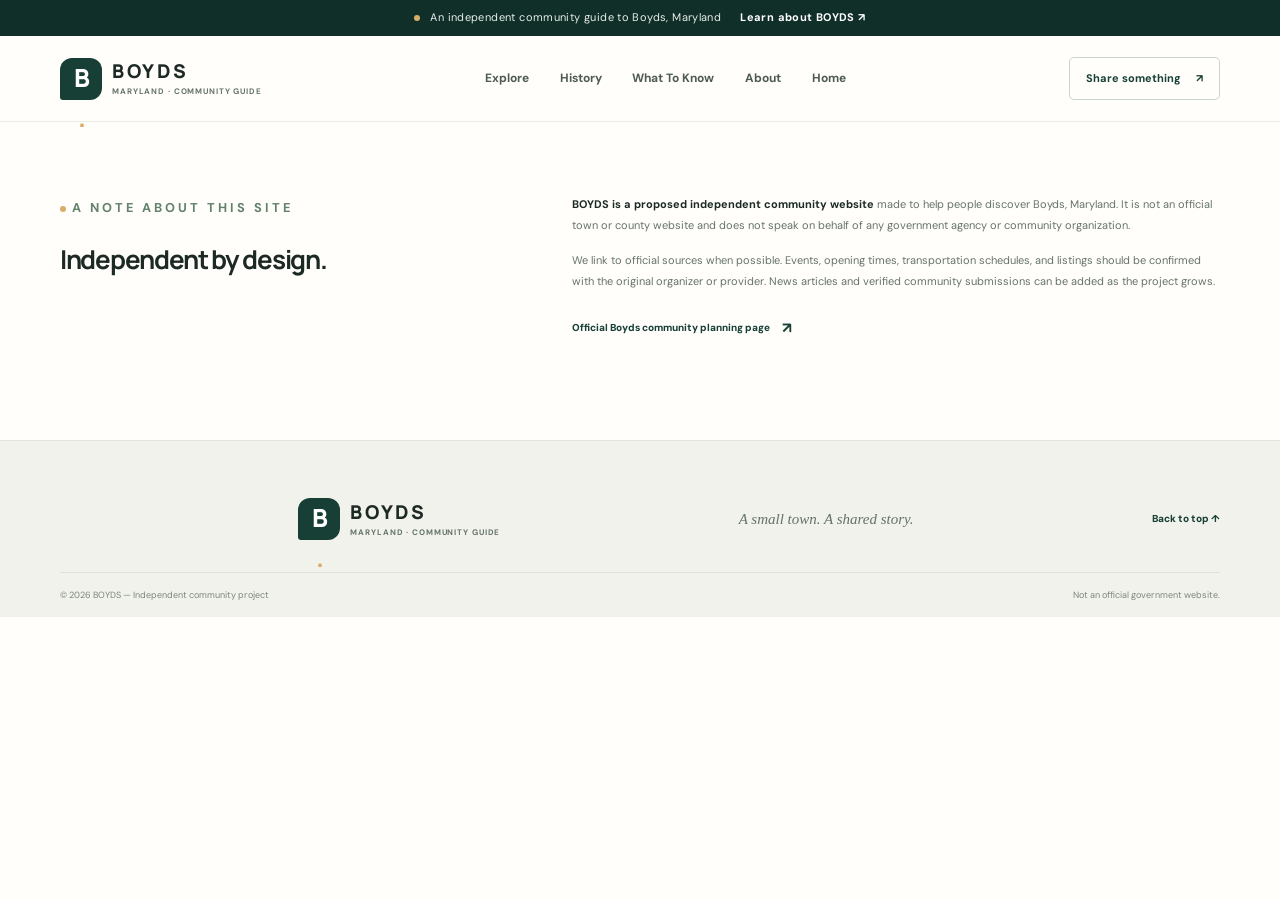
==== about.html.html @ 3d2ef7af "Add files via upload City Pages 1.0 — Initial Website" ====
<!DOCTYPE html>
<html lang="en">
<head>
  <meta charset="UTF-8">
  <meta name="viewport" content="width=device-width, initial-scale=1">
  <meta name="description" content="BOYDS is an independent community guide to Boyds, Maryland: local places, history, community resources, events, and news.">
  <title>About Boyds | Boyds, Maryland</title>
  <link rel="preconnect" href="https://fonts.googleapis.com">
  <link rel="preconnect" href="https://fonts.gstatic.com" crossorigin>
  <link href="https://fonts.googleapis.com/css2?family=DM+Sans:wght@400;500;600;700&family=Manrope:wght@400;500;600;700;800&display=swap" rel="stylesheet">
  <link rel="stylesheet" href="styles.css">
</head>
<body>
  <div class="announcement">
    <span class="announcement-dot"></span>
    An independent community guide to Boyds, Maryland
    <a href="about.html.html">Learn about BOYDS <span aria-hidden="true">↗</span></a>
  </div>

  <header class="site-header">
    <a class="brand" href="#home" aria-label="BOYDS home">
      <span class="brand-mark">B<span>.</span></span>
      <span class="brand-word">BOYDS<small>MARYLAND · COMMUNITY GUIDE</small></span>
    </a>
    <button class="menu-toggle" id="menuToggle" aria-expanded="false" aria-controls="primaryNav" aria-label="Open navigation">☰</button>
       <nav id="primaryNav" class="primary-nav" aria-label="Main navigation">
      <a href="explore.html.html">Explore</a>
      <a href="history.html.html">History</a>
      <a href="what-to-know.html.html">What To Know</a>
      <a href="about.html.html">About</a>
      <a href="home.html.html">Home</a>
 </nav>
    <a class="header-cta" href="suggest.html.html">Share something <span aria-hidden="true">↗</span></a>
  </header>


  <main>
   
<section class="about-section wrap" id="about">
      <div class="about-label"><div class="eyebrow"><span></span> A NOTE ABOUT THIS SITE</div><h2>Independent by design.</h2></div>
      <div class="about-copy"><p><strong>BOYDS is a proposed independent community website</strong> made to help people discover Boyds, Maryland. It is not an official town or county website and does not speak on behalf of any government agency or community organization.</p><p>We link to official sources when possible. Events, opening times, transportation schedules, and listings should be confirmed with the original organizer or provider. News articles and verified community submissions can be added as the project grows.</p><a class="arrow-link" href="https://montgomeryplanning.org/planning/communities/upcounty/boyds/" target="_blank" rel="noopener">Official Boyds community planning page <span>↗
 </main>

  <footer class="site-footer">
    <div class="wrap footer-main"><a class="brand footer-brand" href="#home"><span class="brand-mark">B<span>.</span></span><span class="brand-word">BOYDS<small>MARYLAND · COMMUNITY GUIDE</small></span></a><p>A small town. A shared story.</p><a href="#home" class="back-top">Back to top ↑</a></div>
    <div class="wrap footer-bottom"><span>© <span id="year"></span> BOYDS — Independent community project</span><span>Not an official government website.</span></div>
  </footer>
  <script src="script.js"></script>
</body>
</html>
---- styles.css ----
:root {
  --forest: #173f35; --forest-deep: #102f29; --sage: #dce7db; --cream: #f7f6f0;
  --paper: #fffefa; --ink: #1d2925; --muted: #66736c; --line: #e0e5dd; --gold: #d7ad69;
  --serif: Georgia, "Times New Roman", serif; --sans: "DM Sans", Arial, sans-serif; --display: "Manrope", "DM Sans", sans-serif;
}
* { box-sizing: border-box; }
html { scroll-behavior: smooth; scroll-padding-top: 90px; }
body { margin: 0; background: var(--paper); color: var(--ink); font-family: var(--sans); line-height: 1.6; }
a { color: inherit; text-decoration: none; }
button, input, select, textarea { font: inherit; }
button, a, input, select, textarea { -webkit-tap-highlight-color: transparent; }
.wrap { width: min(1160px, calc(100% - 48px)); margin: 0 auto; }
.announcement { min-height: 36px; padding: 7px 24px; background: var(--forest-deep); color: #e7eee8; display: flex; align-items: center; justify-content: center; gap: 10px; font-size: 11px; letter-spacing: .035em; }
.announcement-dot, .eyebrow span { display: inline-block; width: 6px; height: 6px; border-radius: 50%; background: var(--gold); }
.announcement a { margin-left: 9px; font-weight: 700; color: #fff; }
.site-header { height: 86px; padding: 0 max(24px, calc((100vw - 1160px)/2)); display: flex; align-items: center; gap: 36px; background: var(--paper); border-bottom: 1px solid rgba(23,63,53,.09); position: sticky; top: 0; z-index: 10; }
.brand { display: flex; align-items: center; gap: 10px; flex-shrink: 0; }
.brand-mark { display: grid; place-items: center; width: 42px; height: 42px; border-radius: 12px 12px 12px 3px; background: var(--forest); color: #fff; font-family: var(--display); font-size: 25px; font-weight: 800; letter-spacing: -2px; }
.brand-mark span { color: var(--gold); }
.brand-word { font-family: var(--display); font-size: 19px; line-height: 1.1; font-weight: 800; letter-spacing: .14em; }
.brand-word small { display: block; margin-top: 5px; font-family: var(--sans); font-size: 8px; letter-spacing: .11em; color: var(--muted); font-weight: 700; }
.primary-nav { display: flex; align-items: center; justify-content: center; gap: clamp(16px, 2.4vw, 34px); flex: 1; }
.primary-nav a { color: #4e5b54; font-size: 12px; font-weight: 700; transition: color .2s; }
.primary-nav a:hover, .primary-nav a:focus-visible { color: #0c6c4f; }
.header-cta { padding: 12px 16px; border: 1px solid #cad5cb; border-radius: 5px; color: var(--forest); font-size: 11px; font-weight: 700; white-space: nowrap; }
.header-cta span { margin-left: 12px; }
.menu-toggle { display: none; border: 0; background: transparent; font-size: 25px; color: var(--forest); cursor: pointer; }
.hero { position: relative; min-height: 600px; display: flex; align-items: center; overflow: hidden; color: #fff; background: #24493c; }
.hero-image { position: absolute; inset: 0; background: url("Images/My Photo.png.png.png") center 52%/cover; transform: scale(1.02); }
.hero-shade { position: absolute; inset: 0; background: linear-gradient(90deg, rgba(12,39,31,.88) 0%, rgba(14,42,33,.68) 43%, rgba(15,39,32,.12) 100%), linear-gradient(0deg, rgba(11,34,27,.3), transparent 60%); }
.hero-content { position: relative; z-index: 1; padding-top: 42px; padding-bottom: 60px; }
.eyebrow { display: flex; align-items: center; gap: 9px; color: #5b6b60; font-size: 10px; font-weight: 800; letter-spacing: .16em; }
.eyebrow.light { color: #dce8df; }
.hero h1 { font-family: var(--display); font-size: clamp(48px, 6.6vw, 78px); line-height: 1.04; letter-spacing: -.065em; margin: 25px 0 20px; font-weight: 700; }
h1 em, h2 em { font-family: var(--serif); font-weight: 400; letter-spacing: -.055em; }
.hero-intro { max-width: 480px; font-size: 15px; color: #e0e8e1; line-height: 1.8; }
.hero-actions { display: flex; align-items: center; gap: 26px; margin-top: 28px; }
.button { min-height: 48px; padding: 13px 18px; display: inline-flex; justify-content: center; align-items: center; gap: 20px; border: 1px solid transparent; border-radius: 4px; font-size: 12px; font-weight: 800; cursor: pointer; transition: transform .2s, background .2s; }
.button:hover { transform: translateY(-2px); }
.button-light { background: #fffefa; color: var(--forest); }
.button-light span { font-size: 17px; }
.text-link { font-size: 12px; font-weight: 700; }
.text-link span { padding-left: 8px; }
.light-link { color: #fff; }
.hero-note { display: flex; align-items: center; gap: 12px; margin-top: 55px; font-size: 10px; line-height: 1.6; color: #dce5dc; }
.note-icon { display: grid; place-items: center; border: 1px solid rgba(255,255,255,.45); width: 32px; height: 32px; border-radius: 50%; color: var(--gold); font-size: 19px; }
.hero-note strong { color: #fff; }
.hero-stamp { position: absolute; right: max(32px, calc((100vw - 1160px)/2)); bottom: 42px; z-index: 1; width: 84px; height: 84px; border: 1px solid rgba(255,255,255,.7); outline: 1px solid rgba(255,255,255,.35); outline-offset: 5px; border-radius: 50%; display: flex; flex-direction: column; align-items: center; justify-content: center; line-height: 1.1; color: #fff; transform: rotate(10deg); }
.hero-stamp span { font-size: 8px; letter-spacing: .2em; }
.hero-stamp b { font-family: var(--serif); font-size: 26px; margin: 3px 0; }
.quick-strip { display: grid; grid-template-columns: repeat(3,1fr); padding: 0; position: relative; z-index: 2; margin-top: -1px; border: 1px solid var(--line); background: #fff; }
.quick-strip > a { display: flex; align-items: center; gap: 14px; min-height: 94px; padding: 20px 24px; border-right: 1px solid var(--line); }
.quick-strip > a:last-child { border: 0; }
.quick-icon { width: 38px; height: 38px; display: grid; place-items: center; background: var(--sage); color: var(--forest); border-radius: 50%; font-size: 21px; flex-shrink: 0; }
.quick-strip b, .quick-strip small { display: block; }
.quick-strip b { font-size: 12px; }
.quick-strip small { color: var(--muted); font-size: 10px; margin-top: 3px; }
.quick-strip .arrow { margin-left: auto; color: var(--forest); font-size: 18px; }
.section { padding-top: 100px; padding-bottom: 100px; }
.section-heading { display: flex; align-items: end; justify-content: space-between; gap: 40px; margin-bottom: 35px; }
.section-heading h2, .history-content h2, .contribute-inner h2 { font-family: var(--display); font-size: clamp(34px, 4vw, 49px); letter-spacing: -.06em; line-height: 1.12; margin: 13px 0 0; font-weight: 700; }
.section-heading h2 em { color: #5c7867; }
.section-heading > p { width: min(400px, 45%); margin: 0 0 3px; color: var(--muted); font-size: 12px; line-height: 1.9; }
.feature-grid { display: grid; grid-template-columns: 1.2fr 1fr; grid-template-rows: 245px 245px; gap: 16px; }
.place-card { position: relative; min-height: 240px; overflow: hidden; background: #3d5a49; color: white; border-radius: 5px; }
.place-large { grid-row: span 2; }
.place-card img { position: absolute; width: 100%; height: 100%; object-fit: cover; transition: transform .5s; }
.place-card:hover img { transform: scale(1.045); }
.card-overlay { position: absolute; inset: 0; background: linear-gradient(0deg, rgba(8,29,23,.88) 0%, rgba(8,29,23,.08) 72%); }
.place-tag { position: absolute; top: 18px; left: 18px; padding: 6px 9px; background: rgba(247,246,240,.94); color: var(--forest); border-radius: 2px; font-size: 8px; letter-spacing: .13em; font-weight: 800; }
.place-info { position: absolute; bottom: 0; left: 0; right: 0; padding: 24px; }
.place-info h3 { font-family: var(--display); font-size: 22px; margin: 0 0 6px; letter-spacing: -.04em; }
.place-info p { max-width: 420px; font-size: 11px; color: #e0e8e1; margin: 0 0 12px; line-height: 1.65; }
.place-info a { font-size: 10px; font-weight: 800; border-bottom: 1px solid rgba(255,255,255,.5); padding-bottom: 4px; }
.place-info a span { margin-left: 12px; }
.source-note { color: #7a857d; font-size: 10px; margin-top: 14px; }
.history-band { min-height: 480px; display: grid; grid-template-columns: 1fr 1fr; background: var(--forest); color: #fff; }
.history-photo { background: url("https://commons.wikimedia.org/wiki/Special:FilePath/Boyds%2C_MD_Underpass_%286799232276%29.jpg?width=1400") center/cover; min-height: 480px; }
.history-content { padding: 70px clamp(32px, 7vw, 105px) 42px clamp(35px, 6vw, 85px); }
.history-content h2 { font-size: clamp(37px, 4vw, 51px); margin: 18px 0; }
.history-content h2 em, .contribute-inner h2 em { color: #c4d4c5; }
.history-content > p { color: #d3dfd5; max-width: 490px; font-size: 12px; line-height: 1.9; margin-bottom: 24px; }
.button-outline-light { color: #fff; border-color: #819b8a; background: transparent; }
.history-facts { display: grid; grid-template-columns: repeat(3,1fr); gap: 16px; border-top: 1px solid rgba(255,255,255,.22); padding-top: 24px; margin-top: 42px; }
.history-facts b, .history-facts span { display: block; }
.history-facts b { font-family: var(--display); font-size: 18px; }
.history-facts span { margin-top: 4px; color: #c4d2c7; font-size: 9px; line-height: 1.5; }
.community-section { background: var(--cream); padding: 94px 0 100px; }
.community-grid { display: grid; grid-template-columns: repeat(3,1fr); gap: 16px; }
.community-card { background: #fff; padding: 26px; min-height: 260px; border: 1px solid #e9ebe4; border-radius: 5px; }
.community-symbol { width: 43px; height: 43px; display: grid; place-items: center; border-radius: 50%; font-size: 22px; margin-bottom: 25px; }
.community-symbol.green { background: #dfe9dc; color: var(--forest); }
.community-symbol.tan { background: #f0e5d1; color: #805b2f; }
.community-symbol.blue { background: #e0e9ed; color: #416477; }
.card-kicker, .directory-type { font-size: 8px; letter-spacing: .15em; font-weight: 800; color: #6c7c70; }
.community-card h3, .directory-card h3 { font-family: var(--display); font-size: 17px; line-height: 1.35; margin: 8px 0; letter-spacing: -.035em; }
.community-card p, .directory-card p { font-size: 11px; color: var(--muted); line-height: 1.8; min-height: 58px; }
.arrow-link { display: inline-flex; gap: 12px; align-items: center; margin-top: 10px; color: var(--forest); font-size: 10px; font-weight: 800; }
.arrow-link span { font-size: 15px; }
.events-section { padding: 94px 0 100px; }
.event-toolbar { display: flex; gap: 12px; margin-bottom: 12px; }
.search-box { display: flex; align-items: center; gap: 10px; min-height: 44px; padding: 0 14px; background: #fff; border: 1px solid var(--line); border-radius: 4px; color: #6e7b71; flex: 1; }
.search-box span { font-size: 22px; }
.search-box input { border: 0; outline: 0; width: 100%; background: transparent; color: var(--ink); font-size: 11px; }
.event-toolbar select, .suggestion-form select, .suggestion-form input, .suggestion-form textarea { border: 1px solid var(--line); border-radius: 4px; background: #fff; color: var(--ink); padding: 0 13px; font-size: 11px; outline-color: #678b77; }
.event-toolbar select { min-width: 165px; }
.event-list { border-top: 1px solid var(--line); }
.event-row { display: grid; grid-template-columns: 76px 1fr 42px; align-items: center; gap: 23px; padding: 23px 0; border-bottom: 1px solid var(--line); }
.event-date { width: 66px; height: 68px; display: flex; flex-direction: column; align-items: center; justify-content: center; background: var(--cream); color: var(--forest); border: 1px solid #e9e9df; border-radius: 4px; }
.event-date span { font-size: 8px; letter-spacing: .12em; font-weight: 800; }
.event-date b { font-family: var(--display); font-size: 15px; }
.event-main h3 { margin: 4px 0; font-family: var(--display); font-size: 16px; letter-spacing: -.03em; }
.event-main p { margin: 0; font-size: 11px; color: var(--muted); line-height: 1.7; }
.event-arrow { width: 38px; height: 38px; display: grid; place-items: center; border: 1px solid var(--line); border-radius: 50%; color: var(--forest); font-size: 17px; }
.events-footer { display: flex; justify-content: space-between; gap: 20px; margin-top: 18px; color: var(--muted); font-size: 10px; }
.events-footer a { color: var(--forest); font-weight: 800; }
.events-footer a span { margin-left: 7px; }
.empty-state { color: var(--muted); background: var(--cream); border-radius: 4px; padding: 18px; font-size: 12px; }
.directory-section { padding-top: 20px; }
.directory-controls { display: flex; align-items: center; gap: 20px; justify-content: space-between; margin-bottom: 24px; }
.directory-search { max-width: 365px; }
.filter-pills { display: flex; gap: 6px; flex-wrap: wrap; }
.filter-pill { border: 1px solid #dce2da; border-radius: 30px; background: transparent; color: #657269; padding: 9px 13px; font-size: 10px; cursor: pointer; }
.filter-pill:hover, .filter-pill.active { background: var(--forest); color: white; border-color: var(--forest); }
.directory-grid { display: grid; grid-template-columns: repeat(3,1fr); gap: 14px; }
.directory-card { padding: 23px; border: 1px solid var(--line); border-radius: 5px; min-height: 235px; background: #fff; }
.directory-icon { width: 39px; height: 39px; border-radius: 10px; display: grid; place-items: center; font-size: 20px; margin-bottom: 20px; }
.directory-icon.park { background: #e1eadf; color: #315c43; }
.directory-icon.community { background: #f0e6d5; color: #7e603a; }
.directory-icon.resource { background: #e0e9ed; color: #456a7c; }
.directory-card h3 { margin-top: 8px; font-size: 16px; }
.directory-card p { min-height: 60px; margin-bottom: 14px; }
.directory-card > a { font-size: 10px; color: var(--forest); font-weight: 800; }
.directory-disclaimer { padding: 14px 16px; margin-top: 18px; background: var(--cream); color: #6d786f; font-size: 10px; line-height: 1.7; border-radius: 4px; }
.contribute-section { background: var(--forest); color: #fff; padding: 85px 0; }
.contribute-inner { display: grid; grid-template-columns: 1fr 1fr; gap: clamp(35px, 8vw, 110px); align-items: start; }
.contribute-inner h2 { margin: 17px 0; font-size: clamp(39px, 4.5vw, 55px); }
.contribute-inner > div > p { max-width: 400px; color: #d2dfd4; font-size: 12px; line-height: 1.9; }
.suggestion-form { padding: 25px; background: #fffefa; color: var(--ink); border-radius: 5px; }
.suggestion-form label { display: block; margin: 0 0 7px; font-size: 10px; font-weight: 800; }
.suggestion-form select, .suggestion-form input, .suggestion-form textarea { width: 100%; margin-bottom: 16px; padding: 12px; }
.suggestion-form textarea { resize: vertical; }
.suggestion-form .full-button { width: 100%; border: 0; }
.form-note { color: #7c857d; font-size: 9px; line-height: 1.7; margin: 12px 0 0; }
.form-message { color: var(--forest); font-size: 11px; font-weight: 700; margin-top: 8px; }
.about-section { padding-top: 72px; padding-bottom: 75px; display: grid; grid-template-columns: .8fr 1.2fr; gap: 80px; }
.about-label h2 { font-family: var(--display); font-size: 26px; line-height: 1.2; letter-spacing: -.05em; margin: 16px 0; }
.about-copy p { margin: 0 0 14px; color: var(--muted); font-size: 11px; line-height: 1.9; }
.about-copy strong { color: var(--ink); }
.site-footer { background: #f1f2eb; border-top: 1px solid #e3e6dc; }
.footer-main { min-height: 105px; display: flex; align-items: center; justify-content: space-between; gap: 20px; }
.footer-main > p { color: #66736a; font-family: var(--serif); font-style: italic; font-size: 15px; }
.back-top { font-size: 10px; font-weight: 800; color: var(--forest); }
.footer-bottom { border-top: 1px solid #dce2d8; min-height: 45px; display: flex; justify-content: space-between; align-items: center; gap: 15px; color: #7b857c; font-size: 9px; }
:focus-visible { outline: 3px solid #d8ad66; outline-offset: 3px; }
@media (max-width: 900px) {
  .site-header { gap: 18px; }
  .primary-nav { gap: 14px; }
  .primary-nav a { font-size: 11px; }
  .header-cta { padding: 11px; }
  .history-content { padding: 50px 35px; }
  .directory-controls { align-items: stretch; flex-direction: column; }
  .directory-search { max-width: none; }
}
@media (max-width: 700px) {
  .wrap { width: min(100% - 34px, 560px); }
  .announcement { padding: 8px 12px; font-size: 9px; flex-wrap: wrap; gap: 6px; }
  .announcement a { margin-left: 4px; }
  .site-header { height: 72px; padding: 0 17px; justify-content: space-between; gap: 10px; }
  .brand-mark { width: 37px; height: 37px; font-size: 22px; }
  .brand-word { font-size: 17px; }
  .brand-word small { font-size: 7px; }
  .menu-toggle { display: block; margin-left: auto; }
  .header-cta { display: none; }
  .primary-nav { display: none; position: absolute; top: 71px; left: 0; right: 0; background: #fffefa; border-bottom: 1px solid var(--line); padding: 14px 20px 20px; align-items: stretch; flex-direction: column; gap: 0; box-shadow: 0 12px 18px rgba(20,40,30,.08); }
  .primary-nav.open { display: flex; }
  .primary-nav a { padding: 12px 4px; border-bottom: 1px solid #edf0e9; font-size: 13px; }
  .hero { min-height: 590px; align-items: end; }
  .hero-content { padding-top: 65px; padding-bottom: 44px; }
  .hero h1 { font-size: clamp(47px, 12vw, 66px); }
  .hero-intro { font-size: 13px; max-width: 390px; }
  .hero-stamp { width: 65px; height: 65px; right: 27px; bottom: 27px; opacity: .8; }
  .hero-stamp b { font-size: 20px; }
  .hero-stamp span { font-size: 6px; }
  .hero-note { margin-top: 38px; }
  .quick-strip { width: 100%; grid-template-columns: 1fr; border-left: 0; border-right: 0; }
  .quick-strip > a { min-height: 72px; padding: 14px 22px; border-right: 0; border-bottom: 1px solid var(--line); }
  .quick-strip > a:last-child { border-bottom: 0; }
  .section { padding-top: 70px; padding-bottom: 70px; }
  .section-heading { align-items: start; flex-direction: column; gap: 14px; margin-bottom: 25px; }
  .section-heading > p { width: 100%; max-width: 480px; }
  .feature-grid { grid-template-columns: 1fr; grid-template-rows: 300px 230px 230px; }
  .place-large { grid-row: auto; }
  .place-info { padding: 20px; }
  .place-info h3 { font-size: 20px; }
  .history-band { grid-template-columns: 1fr; }
  .history-photo { min-height: 250px; }
  .history-content { padding: 50px 24px 38px; }
  .history-facts { margin-top: 30px; gap: 9px; }
  .history-facts b { font-size: 16px; }
  .history-facts span { font-size: 8px; }
  .community-section, .events-section { padding: 70px 0; }
  .community-grid { grid-template-columns: 1fr; }
  .community-card { min-height: auto; }
  .community-card p { min-height: 0; }
  .event-toolbar { flex-direction: column; }
  .event-toolbar select { min-height: 43px; }
  .event-row { grid-template-columns: 56px 1fr 30px; gap: 12px; padding: 18px 0; }
  .event-date { width: 54px; height: 59px; }
  .event-date b { font-size: 13px; }
  .event-main h3 { font-size: 14px; }
  .event-main p { font-size: 10px; }
  .event-arrow { width: 30px; height: 30px; }
  .events-footer { flex-direction: column; gap: 8px; }
  .directory-section { padding-top: 5px; }
  .filter-pills { gap: 6px; }
  .filter-pill { padding: 8px 11px; }
  .directory-grid { grid-template-columns: 1fr; }
  .directory-card { min-height: auto; }
  .directory-card p { min-height: 0; }
  .contribute-section { padding: 65px 0; }
  .contribute-inner { grid-template-columns: 1fr; gap: 28px; }
  .suggestion-form { padding: 19px; }
  .about-section { padding-top: 60px; padding-bottom: 60px; grid-template-columns: 1fr; gap: 15px; }
  .footer-main { padding-top: 22px; padding-bottom: 22px; min-height: 0; flex-wrap: wrap; }
  .footer-main > p { width: 100%; order: 3; margin: 0; }
  .footer-bottom { padding-top: 13px; padding-bottom: 13px; flex-direction: column; align-items: flex-start; gap: 4px; }
}
@media (prefers-reduced-motion: reduce) { html { scroll-behavior: auto; } *, *::before, *::after { transition-duration: .01ms !important; animation-duration: .01ms !important; } }

/* ===== BOYDS COMMUNITY GUIDE ===== */ .boyds-guide { --boyds-green: #24493c; --boyds-green-light: #e8eee5; --boyds-cream: #f8f7f0; --boyds-text: #293b31; background: var(--boyds-cream); color: var(--boyds-text); padding: 64px 6%; font-family: inherit; } .boyds-guide * { box-sizing: border-box; } .boyds-heading { max-width: 760px; margin: 0 auto 64px; text-align: center; } .boyds-eyebrow { color: #63816a; font-size: 0.78rem; font-weight: 800; letter-spacing: 0.15em; } .boyds-heading h2 { color: var(--boyds-green); font-size: clamp(2.2rem, 5vw, 3.5rem); margin: 12px 0; } .boyds-heading p, .boyds-section > p { line-height: 1.7; color: #667268; } .boyds-section { max-width: 1150px; margin: 0 auto 76px; scroll-margin-top: 30px; } .boyds-section > h2 { color: var(--boyds-green); font-size: clamp(1.6rem, 3vw, 2.2rem); margin-bottom: 10px; } .boyds-grid { display: grid; grid-template-columns: repeat(3, minmax(0, 1fr)); gap: 22px; margin-top: 26px; } .boyds-card { background: #fff; border: 1px solid #e0e6dd; border-radius: 16px; padding: 26px; box-shadow: 0 5px 18px rgba(36, 73, 60, 0.06); transition: transform 0.2s, box-shadow 0.2s; } .boyds-card:hover { transform: translateY(-4px); box-shadow: 0 10px 26px rgba(36, 73, 60, 0.12); } .boyds-card-icon { font-size: 2.2rem; margin-bottom: 14px; } .boyds-card h3, .boyds-feature h3 { color: var(--boyds-green); margin: 0 0 12px; font-size: 1.2rem; } .boyds-card p, .boyds-feature p { color: #667268; line-height: 1.7; } .boyds-card a, .boyds-fact a, .boyds-footer a { color: #376c4e; font-weight: 700; text-decoration: none; } .boyds-card a:hover, .boyds-fact a:hover, .boyds-footer a:hover { text-decoration: underline; } .boyds-search { width: 100%; max-width: 600px; padding: 14px 16px; margin-top: 18px; border: 1px solid #cbd7c9; border-radius: 10px; background: white; color: var(--boyds-text); font: inherit; } .boyds-filters { display: flex; flex-wrap: wrap; gap: 10px; margin-top: 14px; } .boyds-filter { border: 1px solid #cbd7c9; border-radius: 999px; padding: 9px 17px; background: white; color: var(--boyds-green); cursor: pointer; font: inherit; } .boyds-filter.active, .boyds-filter:hover { background: var(--boyds-green); border-color: var(--boyds-green); color: white; } .boyds-empty, .boyds-note { color: #667268; line-height: 1.7; margin-top: 20px; } .boyds-feature { display: flex; align-items: center; justify-content: space-between; gap: 28px; margin-top: 24px; padding: 32px; border-radius: 16px; background: var(--boyds-green-light); } .boyds-feature > div { max-width: 650px; } .boyds-button { display: inline-block; flex-shrink: 0; padding: 13px 19px; border-radius: 8px; background: var(--boyds-green); color: white; font-weight: 700; text-decoration: none; } .boyds-button:hover { background: #35634e; } .boyds-fact { max-width: 1150px; margin: 0 auto 76px; padding: 42px; border-radius: 18px; background: var(--boyds-green); color: white; } .boyds-fact h2 { font-size: clamp(1.6rem, 3vw, 2.4rem); margin-bottom: 10px; } .boyds-fact p { line-height: 1.8; max-width: 700px; color: #e0e9e0; } .boyds-fact .boyds-eyebrow { color: #c9dfbd; } .boyds-fact a { color: #d7e8c9; } .boyds-footer { padding-top: 30px; border-top: 1px solid #dce3d8; text-align: center; } .boyds-footer h2 { color: var(--boyds-green); letter-spacing: 0.18em; } .boyds-footer p { color: #667268; } /* Make the guide work on phones and tablets */ @media (max-width: 800px) { .boyds-grid { grid-template-columns: repeat(2, minmax(0, 1fr)); } .boyds-feature { align-items: flex-start; flex-direction: column; } } @media (max-width: 540px) { .boyds-guide { padding: 42px 5%; } .boyds-grid { grid-template-columns: 1fr; } .boyds-card { padding: 22px; } .boyds-fact { padding: 28px; } }
/* =================================
   BOYDS WEBSITE UPGRADES
   Green countryside theme
================================= */

.upgrade-section {
  padding: 76px 7%;
  scroll-margin-top: 90px;
}

.upgrade-section:nth-of-type(even) {
  background: #f3f5eb;
}

.section-heading {
  max-width: 720px;
  margin: 0 auto 34px;
  text-align: center;
}

.eyebrow {
  display: inline-block;
  margin-bottom: 10px;
  color: #64805a;
  font-size: 0.76rem;
  font-weight: 800;
  letter-spacing: 0.15em;
  text-transform: uppercase;
}

.section-heading h2 {
  margin: 0 0 12px;
  color: #24493c;
  font-size: clamp(1.9rem, 4vw, 2.8rem);
  line-height: 1.15;
}

.section-heading p {
  margin: 0;
  color: #627065;
  line-height: 1.7;
}

.map-card,
.featured-place {
  max-width: 1050px;
  margin: 0 auto;
  overflow: hidden;
  border: 1px solid #dfe6d7;
  border-radius: 18px;
  background: #fff;
  box-shadow: 0 12px 32px rgba(36, 73, 60, 0.08);
}

.map-card iframe {
  display: block;
  width: 100%;
  height: 380px;
  border: 0;
}

.map-caption {
  display: flex;
  align-items: center;
  justify-content: space-between;
  gap: 20px;
  padding: 22px 26px;
}

.map-caption h3,
.directory-card h3,
.timeline-content h3,
.featured-place h3 {
  margin: 0 0 8px;
  color: #24493c;
}

.map-caption p,
.directory-card p,
.timeline-content p,
.featured-place p {
  color: #637065;
  line-height: 1.65;
}

.map-caption p {
  margin: 0;
}

.upgrade-section a:not(.green-button) {
  color: #37694c;
  font-weight: 700;
  text-underline-offset: 3px;
}

.upgrade-section a:hover {
  color: #193d2c;
}

.history-timeline {
  position: relative;
  max-width: 800px;
  margin: 0 auto;
}

.history-timeline::before {
  position: absolute;
  top: 10px;
  bottom: 10px;
  left: 103px;
  width: 3px;
  border-radius: 3px;
  background: #cbd9c2;
  content: "";
}

.timeline-item {
  position: relative;
  display: grid;
  grid-template-columns: 90px 1fr;
  gap: 40px;
  padding-bottom: 28px;
}

.timeline-item::before {
  position: absolute;
  top: 5px;
  left: 96px;
  width: 15px;
  height: 15px;
  border: 3px solid #f3f5eb;
  border-radius: 50%;
  background: #557b51;
  content: "";
}

.timeline-date {
  color: #557b51;
  font-size: 0.9rem;
  font-weight: 800;
  text-align: right;
}

.timeline-content {
  padding: 20px 22px;
  border: 1px solid #e0e7da;
  border-radius: 14px;
  background: #fff;
}

.timeline-content p {
  margin: 0;
}

.source-note {
  margin: 22px auto 0;
  color: #6b766b;
  font-size: 0.88rem;
  line-height: 1.6;
  text-align: center;
}

.directory-label {
  display: block;
  max-width: 760px;
  margin: 0 auto 8px;
  color: #24493c;
  font-weight: 700;
}

.directory-search {
  display: block;
  width: 100%;
  max-width: 760px;
  margin: 0 auto 18px;
  padding: 14px 16px;
  border: 1px solid #cbd8c7;
  border-radius: 10px;
  outline: none;
  background: #fff;
  color: #24493c;
  font: inherit;
}

.directory-search:focus {
  border-color: #557b51;
  box-shadow: 0 0 0 3px rgba(85, 123, 81, 0.15);
}

.directory-filters {
  display: flex;
  flex-wrap: wrap;
  justify-content: center;
  gap: 9px;
  margin: 0 auto 16px;
}

.filter-button {
  padding: 9px 16px;
  border: 1px solid #cbd8c7;
  border-radius: 999px;
  background: #fff;
  color: #315642;
  cursor: pointer;
  font: inherit;
  font-size: 0.9rem;
  transition: background 0.2s, color 0.2s;
}

.filter-button:hover,
.filter-button.active {
  border-color: #315642;
  background: #315642;
  color: #fff;
}

.directory-count {
  margin: 0 0 18px;
  color: #6b766b;
  font-size: 0.9rem;
  text-align: center;
}

.directory-grid {
  display: grid;
  grid-template-columns: repeat(3, minmax(0, 1fr));
  gap: 20px;
}

.directory-card {
  padding: 24px;
  border: 1px solid #e0e7da;
  border-radius: 16px;
  background: #fff;
  box-shadow: 0 5px 18px rgba(36, 73, 60, 0.05);
  transition: transform 0.2s, box-shadow 0.2s;
}

.directory-card:hover {
  transform: translateY(-3px);
  box-shadow: 0 10px 25px rgba(36, 73, 60, 0.1);
}

.directory-icon {
  display: inline-flex;
  align-items: center;
  justify-content: center;
  width: 46px;
  height: 46px;
  margin-bottom: 16px;
  border-radius: 12px;
  background: #edf3e7;
  font-size: 1.5rem;
}

.directory-card p {
  min-height: 76px;
}

.directory-card a {
  display: inline-block;
  margin-top: 6px;
}

.directory-empty {
  padding: 24px;
  color: #637065;
  text-align: center;
}

.featured-place {
  display: grid;
  grid-template-columns: 0.8fr 1.2fr;
}

.featured-place-art {
  display: flex;
  min-height: 300px;
  align-items: center;
  justify-content: center;
  background: linear-gradient(145deg, #dbe8cf, #9fbd91);
  font-size: clamp(5rem, 12vw, 9rem);
}

.featured-place-content {
  align-self: center;
  padding: 34px;
}

.featured-tag {
  display: inline-block;
  margin-bottom: 14px;
  padding: 7px 11px;
  border-radius: 999px;
  background: #edf3e7;
  color: #315642;
  font-size: 0.75rem;
  font-weight: 800;
  letter-spacing: 0.08em;
}

.featured-place h3 {
  font-size: 1.7rem;
}

.featured-address {
  font-size: 0.92rem;
}

.green-button {
  display: inline-block;
  margin-top: 8px;
  padding: 12px 18px;
  border-radius: 9px;
  background: #315642;
  color: #fff !important;
  font-weight: 700;
  text-decoration: none;
  transition: background 0.2s;
}

.green-button:hover {
  background: #193d2c;
}

@media (max-width: 800px) {
  .directory-grid {
    grid-template-columns: repeat(2, minmax(0, 1fr));
  }

  .featured-place {
    grid-template-columns: 1fr;
  }

  .featured-place-art {
    min-height: 180px;
  }
}

@media (max-width: 560px) {
  .upgrade-section {
    padding: 52px 5%;
  }

  .directory-grid {
    grid-template-columns: 1fr;
  }

  .directory-card p {
    min-height: 0;
  }

  .map-card iframe {
    height: 290px;
  }

  .map-caption {
    align-items: flex-start;
    flex-direction: column;
    padding: 20px;
  }

  .history-timeline::before {
    left: 9px;
  }

  .timeline-item {
    grid-template-columns: 1fr;
    gap: 10px;
    padding-left: 30px;
  }

  .timeline-item::before {
    left: 2px;
  }

  .timeline-date {
    text-align: left;
  }

  .timeline-content {
    padding: 17px;
  }

  .featured-place-content {
    padding: 24px;
  }
}
/* ===================================
   BOYDS COMMUNITY UPGRADES
=================================== */

.community-grid {
  display: grid;
  grid-template-columns: repeat(3, minmax(0, 1fr));
  gap: 20px;
  max-width: 1100px;
  margin: 0 auto;
}

.community-card {
  padding: 26px;
  border: 1px solid #dfe6d7;
  border-radius: 17px;
  background: #fff;
  box-shadow: 0 8px 24px rgba(36, 73, 60, 0.06);
  transition: transform 0.2s, box-shadow 0.2s;
}

.community-card:hover {
  transform: translateY(-4px);
  box-shadow: 0 12px 28px rgba(36, 73, 60, 0.11);
}

.community-icon {
  display: block;
  margin-bottom: 16px;
  font-size: 2rem;
}

.community-label {
  display: block;
  margin-bottom: 9px;
  color: #64805a;
  font-size: 0.72rem;
  font-weight: 800;
  letter-spacing: 0.1em;
}

.community-card h3 {
  margin: 0 0 10px;
  color: #24493c;
  font-size: 1.2rem;
}

.community-card p {
  color: #637065;
  line-height: 1.7;
}

.community-card a {
  display: inline-block;
  margin-top: 8px;
  color: #37694c;
  font-weight: 700;
  line-height: 1.5;
  text-underline-offset: 3px;
}

.community-card a:hover {
  color: #193d2c;
}

.noticeboard-note {
  max-width: 800px;
  margin: 25px auto 0;
  color: #6b766b;
  font-size: 0.88rem;
  line-height: 1.6;
  text-align: center;
}

/* WEATHER CARD */

.weather-card {
  max-width: 720px;
  margin: 0 auto;
  padding: clamp(22px, 5vw, 36px);
  border: 1px solid #dfe6d7;
  border-radius: 22px;
  background: linear-gradient(145deg, #fff 30%, #f0f5e9);
  box-shadow: 0 12px 32px rgba(36, 73, 60, 0.09);
}

.weather-top {
  display: flex;
  align-items: center;
  justify-content: space-between;
  gap: 18px;
}

.weather-location {
  color: #315642;
  font-weight: 800;
}

.weather-top p {
  margin: 9px 0 0;
  color: #637065;
}

.weather-symbol {
  font-size: 3.5rem;
}

.weather-temperature {
  display: flex;
  align-items: flex-start;
  margin: 16px 0 0;
  color: #24493c;
}

.weather-temperature #weatherTemperature {
  font-size: clamp(4rem, 12vw, 6rem);
  font-weight: 700;
  letter-spacing: -0.06em;
  line-height: 1;
}

.weather-unit {
  margin: 8px 0 0 8px;
  font-size: 1.3rem;
}

.weather-updated {
  color: #6b766b;
  font-size: 0.85rem;
}

.weather-details {
  display: grid;
  grid-template-columns: repeat(3, minmax(0, 1fr));
  gap: 12px;
  margin-top: 26px;
}

.weather-details > div {
  padding: 15px;
  border: 1px solid #e0e7da;
  border-radius: 12px;
  background: rgba(255, 255, 255, 0.8);
}

.weather-details span,
.weather-details strong {
  display: block;
}

.weather-details span {
  margin-bottom: 8px;
  color: #6b766b;
  font-size: 0.85rem;
}

.weather-details strong {
  color: #24493c;
  font-size: 1.1rem;
}

.forecast-heading {
  margin: 28px 0 14px;
  color: #24493c;
}

.weather-forecast {
  display: grid;
  grid-template-columns: repeat(4, minmax(0, 1fr));
  gap: 10px;
}

.forecast-day {
  padding: 13px 8px;
  border: 1px solid #e0e7da;
  border-radius: 12px;
  background: #fff;
  text-align: center;
}

.forecast-day span,
.forecast-day strong {
  display: block;
}

.forecast-day .forecast-name {
  color: #637065;
  font-size: 0.8rem;
}

.forecast-day .forecast-icon {
  margin: 9px 0;
  font-size: 1.6rem;
}

.forecast-day strong {
  color: #24493c;
}

.forecast-day .forecast-low {
  margin-top: 5px;
  color: #748075;
  font-size: 0.85rem;
}

.weather-card .green-button,
.suggestion-form .green-button {
  border: 0;
  cursor: pointer;
  font: inherit;
  font-weight: 700;
}

.weather-card .green-button {
  margin-top: 22px;
}

.weather-credit {
  margin: 18px 0 0;
  color: #6b766b;
  font-size: 0.82rem;
}

.weather-credit a {
  color: #37694c;
}

/* SUGGESTION FORM */

.suggestion-form {
  display: flex;
  flex-direction: column;
  gap: 10px;
  max-width: 720px;
  margin: 0 auto;
  padding: clamp(22px, 5vw, 34px);
  border: 1px solid #dfe6d7;
  border-radius: 18px;
  background: #fff;
  box-shadow: 0 10px 28px rgba(36, 73, 60, 0.06);
}

.suggestion-form label {
  margin-top: 10px;
  color: #24493c;
  font-weight: 700;
}

.suggestion-form input,
.suggestion-form select,
.suggestion-form textarea {
  box-sizing: border-box;
  width: 100%;
  padding: 13px 14px;
  border: 1px solid #cbd8c7;
  border-radius: 9px;
  background: #fff;
  color: #24493c;
  font: inherit;
}

.suggestion-form textarea {
  resize: vertical;
}

.suggestion-form input:focus,
.suggestion-form select:focus,
.suggestion-form textarea:focus {
  border-color: #557b51;
  outline: 3px solid rgba(85, 123, 81, 0.15);
}

.form-privacy {
  color: #6b766b;
  font-size: 0.86rem;
  line-height: 1.6;
}

.suggestion-form .green-button {
  align-self: flex-start;
  margin-top: 5px;
}

.suggestion-status {
  margin: 8px 0 0;
  color: #315642;
  line-height: 1.6;
}

@media (max-width: 800px) {
  .community-grid {
    grid-template-columns: repeat(2, minmax(0, 1fr));
  }

  .weather-forecast {
    grid-template-columns: repeat(2, minmax(0, 1fr));
  }
}

@media (max-width: 560px) {
  .community-grid {
    grid-template-columns: 1fr;
  }

  .weather-details {
    gap: 7px;
  }

  .weather-details > div {
    padding: 10px 8px;
  }

  .weather-details span {
    font-size: 0.76rem;
  }

  .weather-details strong {
    font-size: 0.95rem;
  }

  .weather-symbol {
    font-size: 2.8rem;
  }

  .suggestion-form .green-button {
    align-self: stretch;
  }
}```css
/* BOYDS History Section */
.history-section {
    padding: 80px 8%;
    background: #f7f5ed;
    color: #263b30;
}

.section-heading {
    max-width: 800px;
    margin: 0 auto 45px;
    text-align: center;
}

.eyebrow {
    color: #63816b;
    font-size: 0.8rem;
    font-weight: 700;
    letter-spacing: 3px;
}

.section-heading h2 {
    margin: 10px 0;
    font-size: clamp(2rem, 4vw, 3rem);
}

.history-intro {
    color: #63816b;
    font-size: 1.15rem;
}

.history-content {
    max-width: 850px;
    margin: 0 auto;
}

.history-content p {
    line-height: 1.8;
}

.history-lead {
    margin-bottom: 45px;
    font-size: 1.1rem;
}

.history-item {
    position: relative;
    margin: 0 0 30px 10px;
    padding: 5px 0 25px 28px;
    border-left: 3px solid #b7c9ad;
}

.history-item::before {
    position: absolute;
    top: 7px;
    left: -9px;
    width: 13px;
    height: 13px;
    border: 2px solid #f7f5ed;
    border-radius: 50%;
    background: #54745a;
    content: "";
}

.history-date {
    color: #63816b;
    font-size: 0.85rem;
    font-weight: 700;
    text-transform: uppercase;
    letter-spacing: 1px;
}

.history-item h3 {
    margin: 8px 0 12px;
    color: #24493c;
    font-size: 1.45rem;
}

.history-ending {
    margin-top: 22px;
    font-weight: 700;
}

@media (max-width: 600px) {
    .history-section {
        padding: 55px 6%;
    }

    .history-item {
        padding-left: 20px;
    }
}
```
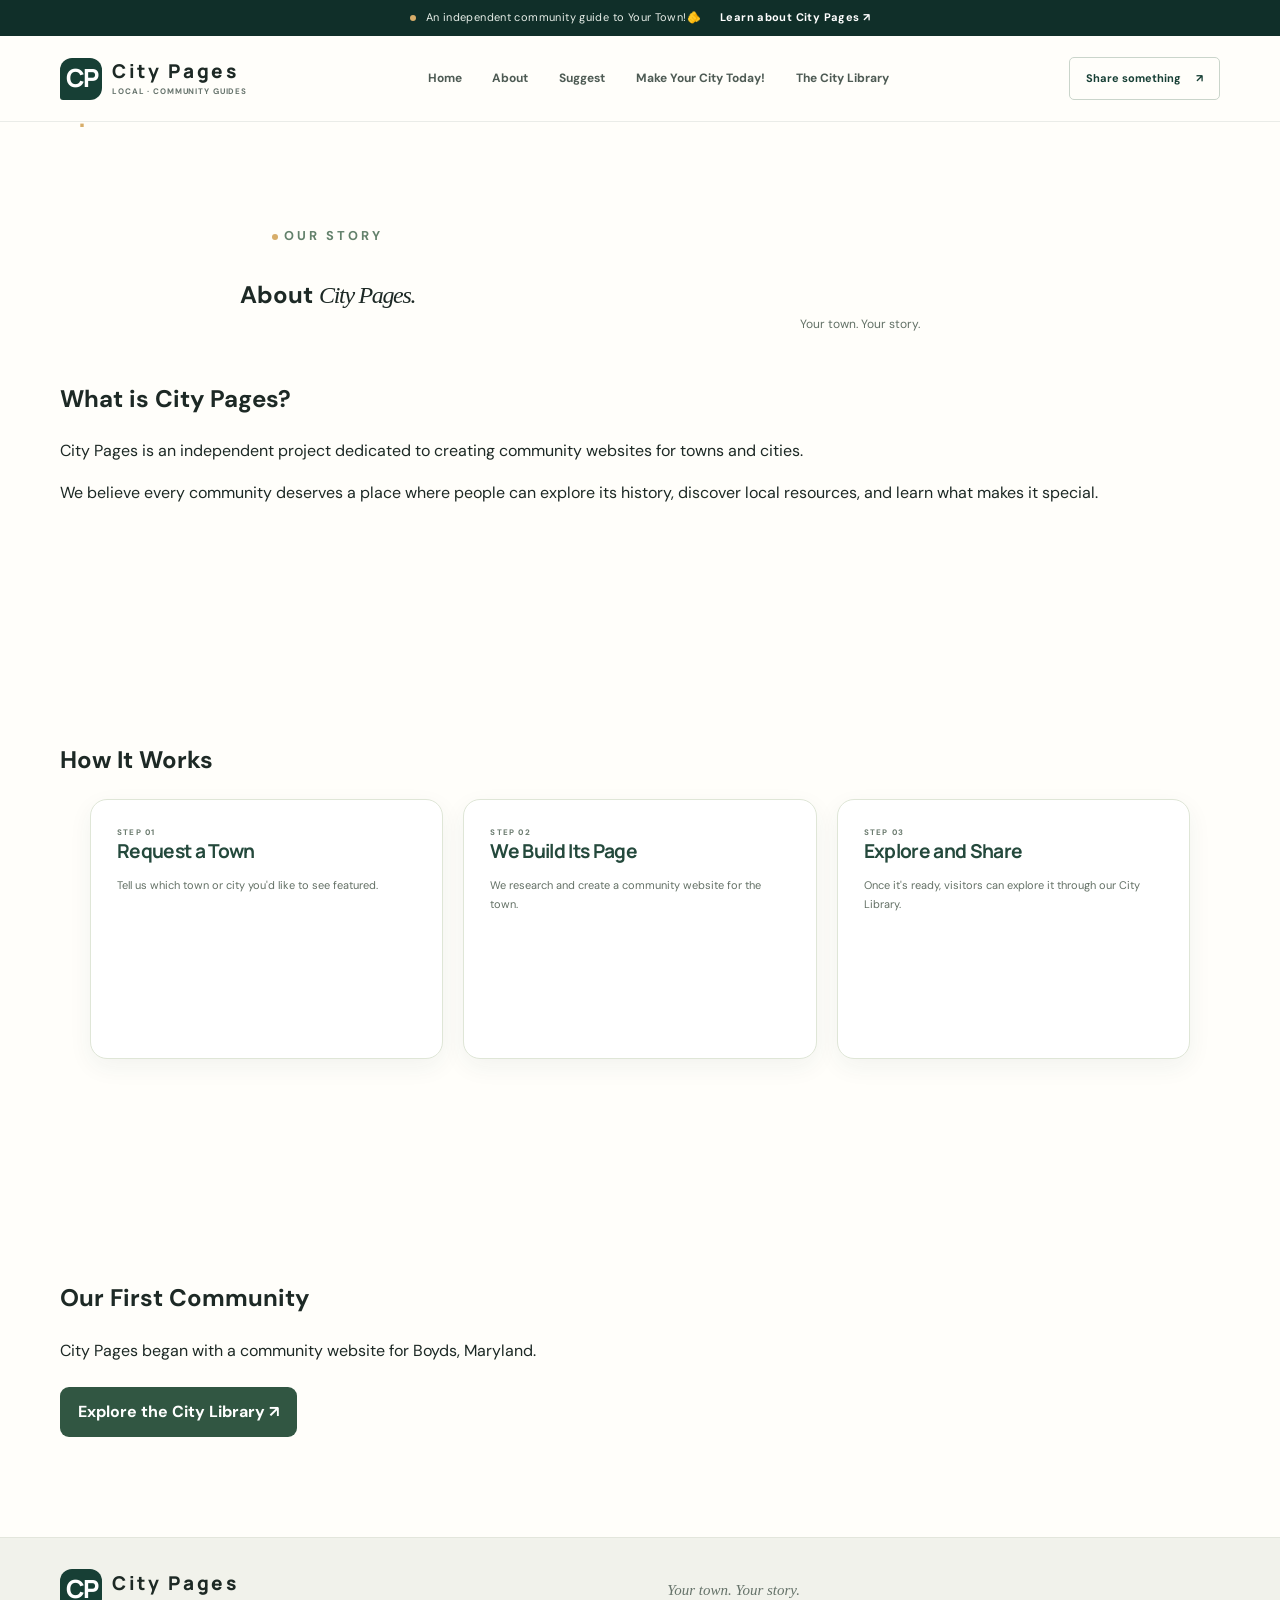
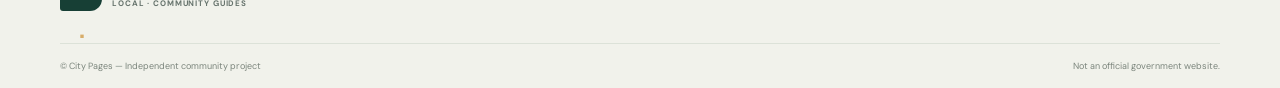
==== commit 279eea0c: "Add files via upload" ====
--- a/about.html.html
+++ b/about.html.html
@@ -11,39 +11,105 @@
   <link rel="stylesheet" href="styles.css">
 </head>
 <body>
-  <div class="announcement">
+<div class="announcement">
     <span class="announcement-dot"></span>
-    An independent community guide to Boyds, Maryland
-    <a href="about.html.html">Learn about BOYDS <span aria-hidden="true">↗</span></a>
+    An independent community guide to Your Town!🫵
+    <a href="about.html.html">Learn about City Pages <span aria-hidden="true">↗</span></a>
   </div>
 
   <header class="site-header">
-    <a class="brand" href="#home" aria-label="BOYDS home">
-      <span class="brand-mark">B<span>.</span></span>
-      <span class="brand-word">BOYDS<small>MARYLAND · COMMUNITY GUIDE</small></span>
+    <a class="brand" href="#home" aria-label="City Pages home">
+      <span class="brand-mark">CP<span>.</span></span>
+      <span class="brand-word">City Pages<small>LOCAL · COMMUNITY GUIDES</small></span>
     </a>
     <button class="menu-toggle" id="menuToggle" aria-expanded="false" aria-controls="primaryNav" aria-label="Open navigation">☰</button>
-       <nav id="primaryNav" class="primary-nav" aria-label="Main navigation">
-      <a href="explore.html.html">Explore</a>
-      <a href="history.html.html">History</a>
-      <a href="what-to-know.html.html">What To Know</a>
-      <a href="about.html.html">About</a>
-      <a href="home.html.html">Home</a>
- </nav>
+  <nav class="primary-nav">
+    <a href="index.html">Home</a>
+    <a href="about.html.html">About</a>
+    <a href="suggest.html.html">Suggest</a>
+    <a href="your-city.html.html">Make Your City Today!</a>
+    <a href="library.html.html">The City Library</a>
+  </nav>
     <a class="header-cta" href="suggest.html.html">Share something <span aria-hidden="true">↗</span></a>
   </header>
 
 
-  <main>
-   
-<section class="about-section wrap" id="about">
-      <div class="about-label"><div class="eyebrow"><span></span> A NOTE ABOUT THIS SITE</div><h2>Independent by design.</h2></div>
-      <div class="about-copy"><p><strong>BOYDS is a proposed independent community website</strong> made to help people discover Boyds, Maryland. It is not an official town or county website and does not speak on behalf of any government agency or community organization.</p><p>We link to official sources when possible. Events, opening times, transportation schedules, and listings should be confirmed with the original organizer or provider. News articles and verified community submissions can be added as the project grows.</p><a class="arrow-link" href="https://montgomeryplanning.org/planning/communities/upcounty/boyds/" target="_blank" rel="noopener">Official Boyds community planning page <span>↗
- </main>
+ 
+<main>
+  <section class="section wrap">
+    <div class="section-heading">
+      <div>
+        <div class="eyebrow">
+          <span></span> OUR STORY
+        </div>
+        <h1>About <em>City Pages.</em></h1>
+      </div>
+      <p>Your town. Your story.</p>
+    </div>
+
+    <h2>What is City Pages?</h2>
+    <p>
+      City Pages is an independent project
+      dedicated to creating community websites
+      for towns and cities.
+    </p>
+    <p>
+      We believe every community deserves
+      a place where people can explore its
+      history, discover local resources,
+      and learn what makes it special.
+    </p>
+  </section>
+
+  <section class="section wrap">
+    <h2>How It Works</h2>
+
+    <div class="community-grid">
+      <article class="community-card">
+        <div class="card-kicker">STEP 01</div>
+        <h3>Request a Town</h3>
+        <p>
+          Tell us which town or city
+          you'd like to see featured.
+        </p>
+      </article>
+
+      <article class="community-card">
+        <div class="card-kicker">STEP 02</div>
+        <h3>We Build Its Page</h3>
+        <p>
+          We research and create a
+          community website for the town.
+        </p>
+      </article>
+
+      <article class="community-card">
+        <div class="card-kicker">STEP 03</div>
+        <h3>Explore and Share</h3>
+        <p>
+          Once it's ready, visitors can
+          explore it through our City Library.
+        </p>
+      </article>
+    </div>
+  </section>
+
+  <section class="section wrap">
+    <h2>Our First Community</h2>
+    <p>
+      City Pages began with a community
+      website for Boyds, Maryland.
+    </p>
+    <a class="green-button" href="library.html">
+      Explore the City Library ↗
+    </a>
+  </section>
+</main>
+
 
   <footer class="site-footer">
-    <div class="wrap footer-main"><a class="brand footer-brand" href="#home"><span class="brand-mark">B<span>.</span></span><span class="brand-word">BOYDS<small>MARYLAND · COMMUNITY GUIDE</small></span></a><p>A small town. A shared story.</p><a href="#home" class="back-top">Back to top ↑</a></div>
-    <div class="wrap footer-bottom"><span>© <span id="year"></span> BOYDS — Independent community project</span><span>Not an official government website.</span></div>
+    <div class="wrap footer-main"><a class="brand footer-brand" href="#home"><span class="brand-mark">CP<span>.</span></span><span class="brand-word">City Pages<small>LOCAL · COMMUNITY GUIDES</small></span></a><p>Your town. Your story.</p><a href="#" class="back-top"></a></div>
+    <div class="wrap footer-bottom"><span>© <span id="year"></span> City Pages — Independent community project</span><span>Not an official government website.</span></div>
   </footer>
   <script src="script.js"></script>
 </body>
--- a/styles.css
+++ b/styles.css
@@ -26,7 +26,7 @@
 .header-cta span { margin-left: 12px; }
 .menu-toggle { display: none; border: 0; background: transparent; font-size: 25px; color: var(--forest); cursor: pointer; }
 .hero { position: relative; min-height: 600px; display: flex; align-items: center; overflow: hidden; color: #fff; background: #24493c; }
-.hero-image { position: absolute; inset: 0; background: url("Images/My Photo.png.png.png") center 52%/cover; transform: scale(1.02); }
+.hero-image { position: absolute; inset: 0; background: url("Images/town.png") center 52%/cover; transform: scale(1.02); }
 .hero-shade { position: absolute; inset: 0; background: linear-gradient(90deg, rgba(12,39,31,.88) 0%, rgba(14,42,33,.68) 43%, rgba(15,39,32,.12) 100%), linear-gradient(0deg, rgba(11,34,27,.3), transparent 60%); }
 .hero-content { position: relative; z-index: 1; padding-top: 42px; padding-bottom: 60px; }
 .eyebrow { display: flex; align-items: center; gap: 9px; color: #5b6b60; font-size: 10px; font-weight: 800; letter-spacing: .16em; }
@@ -1036,5 +1036,37 @@
         padding-left: 20px;
     }
 }
-```
-
+/* CITY PAGES — REQUEST FORM */
+
+.form-privacy {
+  font-size: 0.85rem;
+  color: #667085;
+  line-height: 1.6;
+  margin-top: 16px;
+}
+
+/* Hide filtered City Library cards */
+.city-card[hidden] {
+  display: none !important;
+}
+
+/* CITY LIBRARY SEARCH */
+
+.city-card[hidden],
+#noCities[hidden] {
+  display: none !important;
+}
+
+#noCities {
+  padding: 24px;
+  margin: 20px 0;
+  background: #dce7db;
+  color: #173f35;
+  border: 1px solid #e0e5dd;
+  border-radius: 12px;
+  text-align: center;
+  font-weight: 600;
+}
+
+
+
